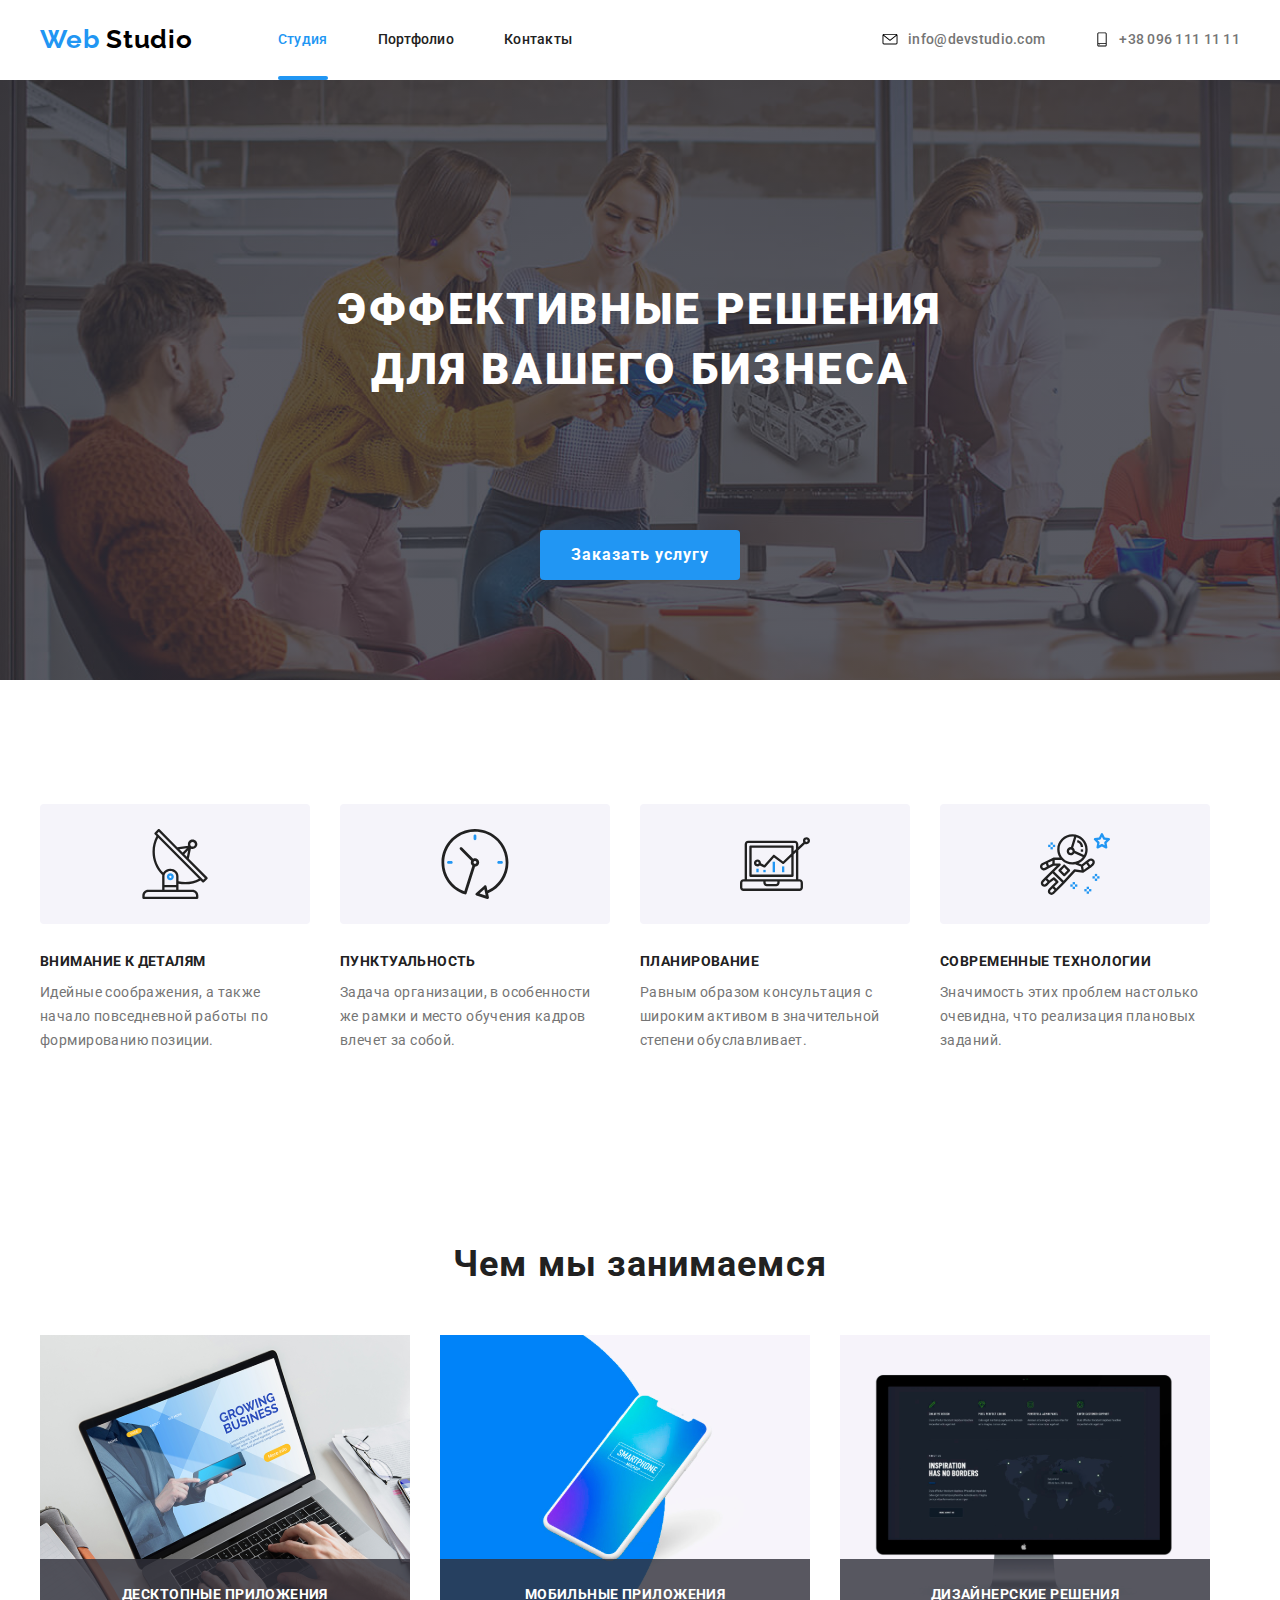
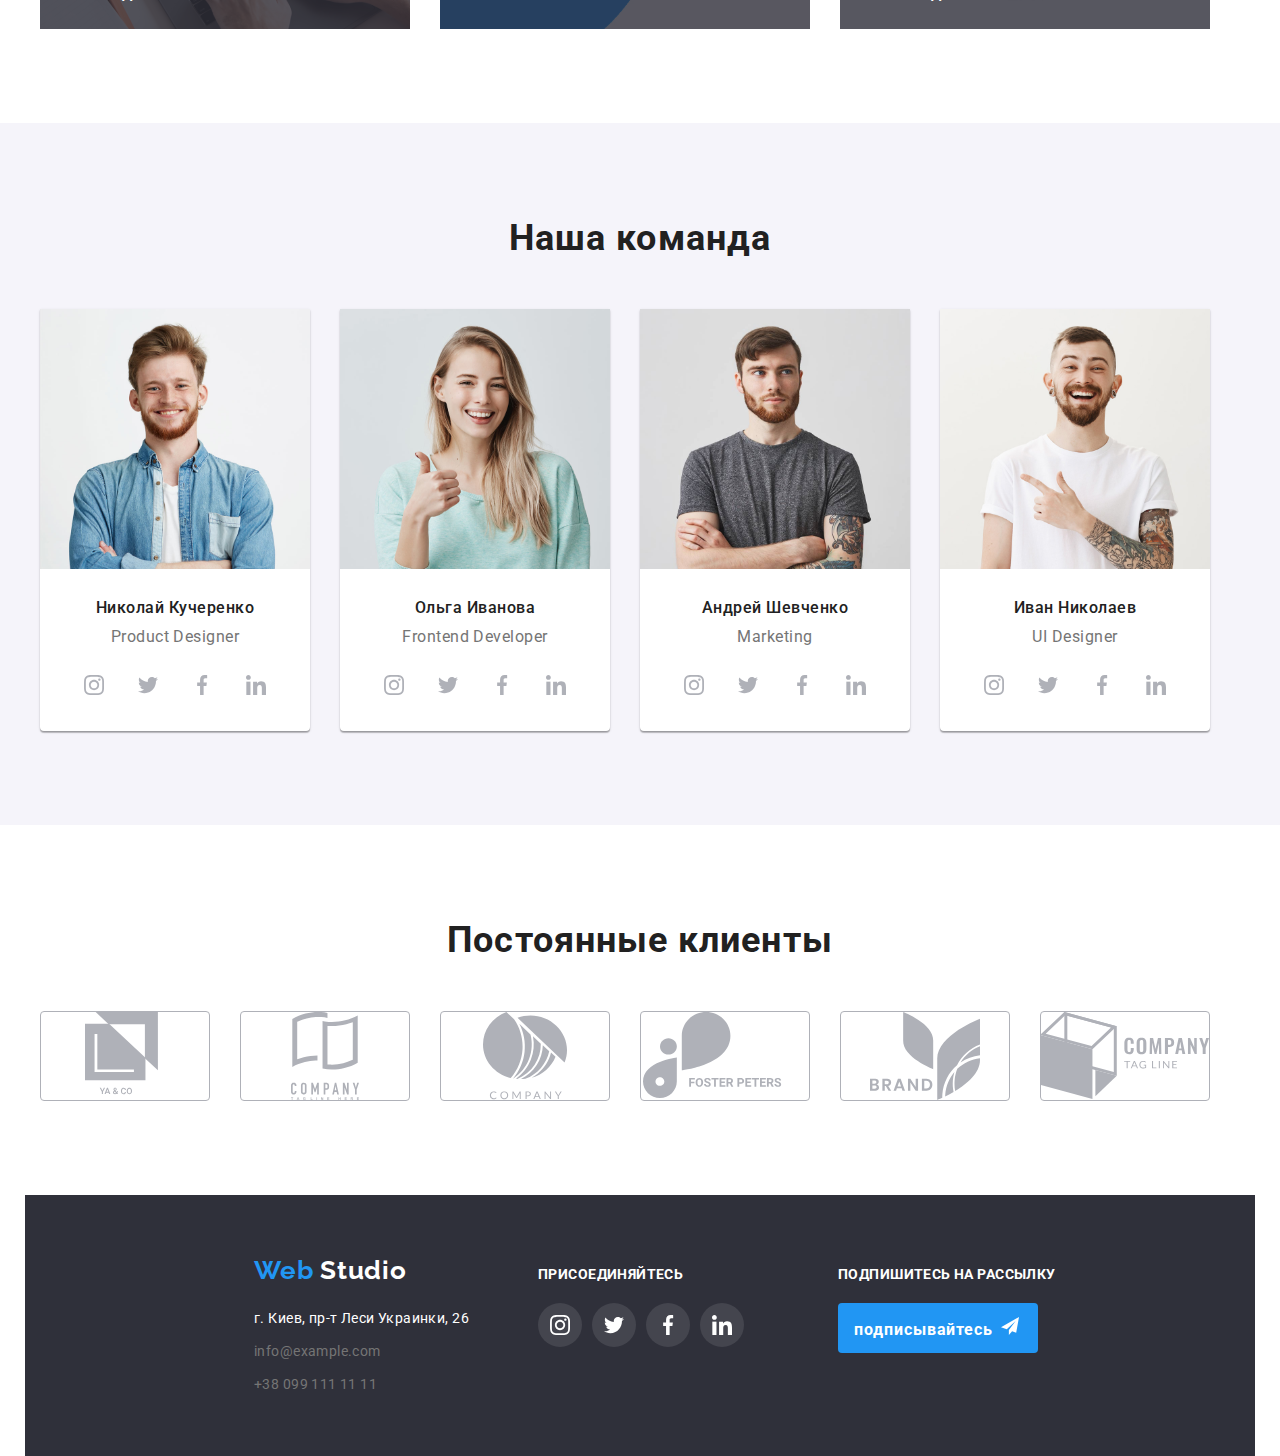
==== index.html @ 1fcff182 "/" ====
<!DOCTYPE html>
<html lang="ru">
  <head>
    <meta charset="UTF-8" />
    <meta name="viewport" content="width=device-width, initial-scale=1.0" />
    <title>Веб студия</title>
    <link
      rel="stylesheet"
      href="https://cdnjs.cloudflare.com/ajax/libs/animate.css/4.0.0/animate.min.css"
    />
    <link
      href="https://fonts.googleapis.com/css2?family=Raleway:wght@700&family=Roboto:wght@400;500;700;900&display=swap"
      rel="stylesheet"
    />
    <link rel="stylesheet" href="./css/normalize.css" />
    <link rel="stylesheet" href="./css/styles.css" />
  </head>

  <body>
    <!--шапка сайта-->
    <header class="header">
      <div class="container">
        <nav class="navigation">
          <a class="logo link" href="index.html" lang="en"
            ><span class="logo-web">Web</span> Studio</a
          >
          <ul class="navigation-list list">
            <li class="navigation-list-item">
              <a class="navigation-list-link current link" href="index.html"
                >Студия</a
              >
            </li>
            <li class="navigation-list-item">
              <a class="navigation-list-link link" href="portfolio.html"
                >Портфолио</a
              >
            </li>
            <li class="navigation-list-item">
              <a class="navigation-list-link link" href="">Контакты</a>
            </li>
          </ul>
        </nav>
        <ul class="header-address-list list">
          <li class="header-address-item">
            <address class="header-address">
              <a class="header-mail link" href="mailto:info@devstudio.com">
                <svg class="icon-header" width="16px" height="15px">
                  <use href="./imgages/sprite.svg#icon-envelope"></use>
                </svg>
                info@devstudio.com
              </a>
            </address>
          </li>
          <li class="header-address-item">
            <address class="header-address">
              <a class="header-tel link" href="tel:+380961111111">
                <svg class="icon-header" width="14px" height="15px">
                  <use href="./imgages/sprite.svg#icon-smartphone"></use>
                </svg>
                +38 096 111 11 11</a
              >
            </address>
          </li>
        </ul>
      </div>
    </header>
    <main>
      <!--HERO-->
      <section class="hero overlay">
        <h1 class="hero-title">
          Эффективные решения <br />
          для вашего бизнеса
        </h1>
        <button class="modal-button">Заказать услугу</button>
      </section>
      <section class="features-list-hero section">
        <h2 hidden>О нас</h2>
        <ul class="list-hero list container">
          <li class="list-hero-item">
            <div class="features-list-item">
              <svg class="icons-hero">
                <use href="./imgages/sprite.svg#icon-antenna"></use>
              </svg>
            </div>
            <h3 class="subtitle-hero">Внимание к деталям</h3>
            <p class="description">
              Идейные соображения, а также начало повседневной работы по
              формированию позиции.
            </p>
          </li>
          <li class="list-hero-item">
            <div class="features-list-item">
              <svg class="icons-hero">
                <use href="./imgages/sprite.svg#icon-clock"></use>
              </svg>
            </div>
            <h3 class="subtitle-hero">Пунктуальность</h3>
            <p class="description">
              Задача организации, в особенности же рамки и место обучения кадров
              влечет за собой.
            </p>
          </li>
          <li class="list-hero-item">
            <div class="features-list-item">
              <svg class="icons-hero">
                <use href="./imgages/sprite.svg#icon-diagram"></use>
              </svg>
            </div>
            <h3 class="subtitle-hero">Планирование</h3>
            <p class="description">
              Равным образом консультация с широким активом в значительной
              степени обуславливает.
            </p>
          </li>
          <li class="list-hero-item">
            <div class="features-list-item">
              <svg class="icons-hero">
                <use href="./imgages/sprite.svg#icon-astronaut"></use>
              </svg>
            </div>
            <h3 class="subtitle-hero">Современные технологии</h3>
            <p class="description">
              Значимость этих проблем настолько очевидна, что реализация
              плановых заданий.
            </p>
          </li>
        </ul>
      </section>
      <!--Чем мы занимаемся-->
      <section>
        <div class="what-we-do container section">
          <h2 class="title">Чем мы занимаемся</h2>
          <ul class="box-list list">
            <li class="box-list-item">
              <img
                src="imgages/whatarewedoing/img1.svg"
                alt="ноутбук"
                width="370"
                height="294"
              />
              <p class="description-made">Десктопные приложения</p>
            </li>
            <li class="box-list-item">
              <img
                src="imgages/whatarewedoing/img2.svg"
                alt="смартфон"
                width="370"
                height="294"
              />
              <p class="description-made">Мобильные приложения</p>
            </li>
            <li class="box-list-item">
              <img
                src="imgages/whatarewedoing/img3.svg"
                alt="макет работы"
                width="370"
                height="294"
              />
              <p class="description-made">Дизайнерские решения</p>
            </li>
          </ul>
        </div>
      </section>
      <!--О команде-->
      <section class="section-teem">
        <div class="section container">
          <h2 class="title">Наша команда</h2>
          <ul class="team-list list">
            <li class="team-list-item">
              <img
                class="team-foto"
                src="imgages/team/img.svg"
                alt="фотосотрудника"
                width="270"
                height="260"
              />
              <h3 class="team">Николай Кучеренко</h3>
              <p class="position" lang="en">Product Designer</p>

              <ul class="social-link-list list">
                <li class="social-link-list-item">
                  <a
                    class="social-link link"
                    href=""
                    aria-label="иконка инстаграма"
                  >
                    <svg class="social-link-team">
                      <use href="./imgages/sprite.svg#icon-instagram"></use>
                    </svg>
                  </a>
                </li>
                <li class="social-link-list-item">
                  <a
                    class="social-link link"
                    href=""
                    aria-label="иконка твитера"
                  >
                    <svg class="social-link-team">
                      <use href="./imgages/sprite.svg#icon-twitter"></use>
                    </svg>
                  </a>
                </li>
                <li class="social-link-list-item">
                  <a
                    class="social-link link"
                    href=""
                    aria-label="иконка фейсбука"
                    ><svg class="social-link-team">
                      <use href="./imgages/sprite.svg#icon-facebook"></use>
                    </svg>
                  </a>
                </li>
                <li class="social-link-list-item">
                  <a
                    class="social-link link"
                    href=""
                    aria-label="иконка линкедин"
                    ><svg class="social-link-team">
                      <use href="./imgages/sprite.svg#icon-linkedin"></use>
                    </svg>
                  </a>
                </li>
              </ul>
            </li>

            <li class="team-list-item">
              <img
                class="team-foto"
                src="imgages/team/img(1).svg"
                alt="фотосотрудника"
                width="270"
                height="260"
              />
              <h3 class="team">Ольга Иванова</h3>
              <p class="position" lang="en">Frontend Developer</p>
              <ul class="social-link-list list">
                <li class="social-link-list-item">
                  <a
                    class="social-link link"
                    href=""
                    aria-label="иконка инстаграма"
                  >
                    <svg class="social-link-team">
                      <use href="./imgages/sprite.svg#icon-instagram"></use>
                    </svg>
                  </a>
                </li>
                <li class="social-link-list-item">
                  <a
                    class="social-link link"
                    href=""
                    aria-label="иконка твитера"
                  >
                    <svg class="social-link-team">
                      <use href="./imgages/sprite.svg#icon-twitter"></use>
                    </svg>
                  </a>
                </li>
                <li class="social-link-list-item">
                  <a
                    class="social-link link"
                    href=""
                    aria-label="иконка фейсбука"
                    ><svg class="social-link-team">
                      <use href="./imgages/sprite.svg#icon-facebook"></use>
                    </svg>
                  </a>
                </li>
                <li class="social-link-list-item">
                  <a
                    class="social-link link"
                    href=""
                    aria-label="иконка линкедин"
                    ><svg class="social-link-team">
                      <use href="./imgages/sprite.svg#icon-linkedin"></use></svg
                  ></a>
                </li>
              </ul>
            </li>
            <li class="team-list-item">
              <img
                class="team-foto"
                src="imgages/team/img(2).svg"
                alt="фотосотрудника"
                width="270"
                height="260"
              />
              <h3 class="team">Андрей Шевченко</h3>
              <p class="position" lang="en">Marketing</p>
              <ul class="social-link-list list">
                <li class="social-link-list-item">
                  <a
                    class="social-link link"
                    href=""
                    aria-label="иконка инстаграма"
                  >
                    <svg class="social-link-team">
                      <use href="./imgages/sprite.svg#icon-instagram"></use>
                    </svg>
                  </a>
                </li>
                <li class="social-link-list-item">
                  <a
                    class="social-link link"
                    href=""
                    aria-label="иконка твитера"
                  >
                    <svg class="social-link-team">
                      <use href="./imgages/sprite.svg#icon-twitter"></use>
                    </svg>
                  </a>
                </li>
                <li class="social-link-list-item">
                  <a
                    class="social-link link"
                    href=""
                    aria-label="иконка фейсбука"
                    ><svg class="social-link-team">
                      <use href="./imgages/sprite.svg#icon-facebook"></use></svg
                  ></a>
                </li>
                <li class="social-link-list-item">
                  <a
                    class="social-link link"
                    href=""
                    aria-label="иконка линкедин"
                    ><svg class="social-link-team">
                      <use href="./imgages/sprite.svg#icon-linkedin"></use></svg
                  ></a>
                </li>
              </ul>
            </li>
            <li class="team-list-item">
              <img
                class="team-foto"
                src="imgages/team/img(3).svg"
                alt="фотосотрудника"
                width="270"
                height="260"
              />
              <h3 class="team">Иван Николаев</h3>
              <p class="position" lang="en">UI Designer</p>
              <ul class="social-link-list list">
                <li class="social-link-list-item">
                  <a
                    class="social-link link"
                    href=""
                    aria-label="иконка инстаграма"
                  >
                    <svg class="social-link-team">
                      <use href="./imgages/sprite.svg#icon-instagram"></use>
                    </svg>
                  </a>
                </li>
                <li class="social-link-list-item">
                  <a
                    class="social-link link"
                    href=""
                    aria-label="иконка твитера"
                  >
                    <svg class="social-link-team">
                      <use href="./imgages/sprite.svg#icon-twitter"></use></svg
                  ></a>
                </li>
                <li class="social-link-list-item">
                  <a
                    class="social-link link"
                    href=""
                    aria-label="иконка фейсбука"
                    ><svg class="social-link-team">
                      <use href="./imgages/sprite.svg#icon-facebook"></use></svg
                  ></a>
                </li>
                <li class="social-link-list-item">
                  <a
                    class="social-link link"
                    href=""
                    aria-label="иконка линкедин"
                    ><svg class="social-link-team">
                      <use href="./imgages/sprite.svg#icon-linkedin"></use></svg
                  ></a>
                </li>
              </ul>
            </li>
          </ul>
        </div>
      </section>
      <!--постоянные клиенты-->
      <section>
        <div class="container section">
          <h2 class="clirnts-title title">Постоянные клиенты</h2>
          <ul class="clients-list list">
            <li class="clients-list-item">
              <a class="customer-link link" href="" aria-label="логотип">
                <img
                  class="icons"
                  src="imgages/clients/logo1.svg"
                  alt="клиент1"
              /></a>
            </li>
            <li class="clients-list-item">
              <a class="customer-link link" href="" aria-label="логотип2">
                <img
                  class="icons"
                  src="imgages/clients/logo2.svg"
                  alt="клиент2"
              /></a>
            </li>
            <li class="clients-list-item">
              <a class="customer-link link" href="" aria-label="логотип3">
                <img
                  class="icons"
                  src="imgages/clients/logo3.svg"
                  alt="клиент3"
              /></a>
            </li>
            <li class="clients-list-item">
              <a class="customer-link link" href="" aria-label="логотип4">
                <img
                  class="icons"
                  src="imgages/clients/logo4.svg"
                  alt="клиент4"
              /></a>
            </li>
            <li class="clients-list-item">
              <a class="customer-link link" href="" aria-label="логотип5">
                <img
                  class="icons"
                  src="imgages/clients/logo5.svg"
                  alt="клиент5"
              /></a>
            </li>
            <li class="clients-list-item">
              <a class="customer-link link" href="" aria-label="логотип6">
                <img
                  class="icons"
                  src="imgages/clients/logo6.svg"
                  alt="клиент6"
              /></a>
            </li>
          </ul>
        </div>
      </section>
    </main>
    <!---подвал-->
    <footer class="footer container">
      <div class="footer-address">
        <a class="logo-footer link" href="index.html" lang="en"
          ><span class="logo-web">Web</span> Studio</a
        >
        <ul class="contacts-list list">
          <li class="contacts">
            <address>
              <a
                class="address link"
                href="https://goo.gl/maps/hiaLE1xJyMLBoohK7"
                target="_blank"
                >г. Киев, пр-т Леси Украинки, 26</a
              >
            </address>
          </li>
          <li class="contacts">
            <address>
              <a class="footer-mail link" href="mailto:info@example.com"
                >info@example.com</a
              >
            </address>
          </li>
          <li class="contacts">
            <address>
              <a class="footer-tel link" href="tel:+380991111111"
                >+38 099 111 11 11</a
              >
            </address>
          </li>
        </ul>
      </div>
      <div class="footer-social">
        <b class="footer-text">присоединяйтесь</b>
        <ul class="social-link-list list">
          <li class="social-link-list-item">
            <a class="social-link link" href="" aria-label="иконка инстаграма">
              <svg class="social-link-team">
                <use href="./imgages/sprite.svg#icon-instagram"></use>
              </svg>
            </a>
          </li>
          <li class="social-link-list-item">
            <a class="social-link link" href="" aria-label="иконка твитера">
              <svg class="social-link-team">
                <use href="./imgages/sprite.svg#icon-twitter"></use></svg
            ></a>
          </li>
          <li class="social-link-list-item">
            <a class="social-link link" href="" aria-label="иконка фейсбука"
              ><svg class="social-link-team">
                <use href="./imgages/sprite.svg#icon-facebook"></use></svg
            ></a>
          </li>
          <li class="social-link-list-item">
            <a class="social-link link" href="" aria-label="иконка линкедин"
              ><svg class="social-link-team">
                <use href="./imgages/sprite.svg#icon-linkedin"></use></svg
            ></a>
          </li>
        </ul>
      </div>
      <div class="footer-button-section">
        <p class="footer-text">подпишитесь на рассылку</p>

        <button class="footer-buttom">
          подписывайтесь
          <svg class="footer-icon-button">
            <use href="./imgages/sprite.svg#icon-iconsend"></use>
          </svg>
        </button>
      </div>
    </footer>
  </body>
</html>

<!--
  Raleway bold
  Roboto medium
  Roboto black
  Roboto bold
  Roboto regular
-->
---- css/styles.css ----
:root {
  --main-font: "Roboto", sans-serif;
  --secondary-font: Raleway;
  --text-taitle-dark: #212121;
  --tex-taitle-light: #ffffff;
  --accent-color-text: #757575;
  --hover-color: #2196f3;
  --logo-color: #000000;
}
html {
  box-sizing: border-box;
}
*,
*::before,
*::after {
  box-sizing: inherit;
  margin: 0px;
  padding: 0px;
}
h1 {
  margin: 0px;
}
img {
  display: block;
}
body {
  background-color: var(--tex-taitle-light);
  font-style: normal;
  font-family: "Roboto", sans-serif;
  font-size: 14px;
  color: var(--accent-color-text);
}

.link {
  text-decoration: none;
  display: block;
  transition: color 250ms cubic-bezier(0.4, 0, 0.2, 1);
}
.list {
  list-style: none;
}
.section {
  padding-top: 94px;
  padding-bottom: 94px;
}
.container {
  width: 1230px;
  padding-left: 15px;
  padding-right: 15px;
  margin-left: auto;
  margin-right: auto;
}
/*HEADER*/
.header .container {
  display: flex;
  align-items: center;
  justify-content: space-between;
}

.header-address-list {
  display: flex;
}
.header-address {
  display: flex;
}

.logo {
  margin-right: 85px;
}
.navigation {
  display: flex;
}
.navigation-list {
  display: flex;
  align-items: center;
}
.navigation-list-item:not(:last-child) {
  margin-right: 50px;
}
.header-address-item:not(:last-child) {
  margin-right: 50px;
}
.logo-web {
  color: var(--hover-color);
}
.logo {
  font-family: var(--secondary-font);
  font-weight: bold;
  font-size: 26px;
  line-height: 1.19;
  letter-spacing: 0.03em;
  color: var(--logo-color);
}
.logo {
  padding-top: 24px;
  padding-bottom: 24px;
}
.navigation-list-item .current {
  color: var(--hover-color);
  position: relative;
  display: block;
}
.current::after {
  content: "";
  position: absolute;
  display: block;
  left: 0;
  bottom: 0;
  width: 100%;
  height: 4px;
  border-radius: 2px;
  background-color: var(--hover-color);
}
.navigation-list-link,
.header-address {
  padding-top: 32px;
  padding-bottom: 32px;
}
.icon-header {
  display: flex;
  margin-right: 10px;
  transition: fill 250ms cubic-bezier(0.4, 0, 0.2, 1);
}

.navigation-list-link,
.header-mail,
.header-tel {
  font-weight: 500;
  font-size: 14px;
  line-height: 1.14;
  letter-spacing: 0.02em;
  color: var(--text-taitle-dark);
  transition: color 250ms cubic-bezier(0.4, 0, 0.2, 1);
}
.header-mail,
.header-tel {
  display: flex;

  transition: color 250ms cubic-bezier(0.4, 0, 0.2, 1);
}
.header-mail:hover,
.header-tel:hover {
  fill: var(--hover-color);
}
.link:hover,
.link:focus,
.navigation-list-link:hover,
.navigation-list-link:focus,
.header-tel:hover,
.header-tel:focus,
.header-mail:hover,
.header-mail:focus,
.social-link:hover,
.social-link:focus .customer-link:hover,
.customer-link:focus {
  color: var(--hover-color);
}
.header-tel,
.header-mail {
  font-style: normal;
  color: var(--accent-color-text);
}
/*HERO SECTION*/
.hero {
  display: flex;
  flex-direction: column;
  justify-content: center;
  align-items: center;
}
.hero-title {
  margin: 0px;
  padding: 0px;
  font-weight: 900;
  font-size: 44px;
  line-height: 1.36;
  text-align: center;
  letter-spacing: 0.06em;
  text-transform: uppercase;
  color: var(--tex-taitle-light);
  margin-bottom: 30px;
  padding-top: 200px;
}
.modal-button {
  font-weight: bold;
  font-size: 16px;
  line-height: 1.87;
  letter-spacing: 0.06em;
  color: var(--tex-taitle-light);
  background-color: var(--hover-color);
  margin: auto;
  width: 200px;
  height: 50px;
  border-radius: 4px;
  border: 0px;
  transition: background 250ms cubic-bezier(0.4, 0, 0.2, 1);
}
.modal-button:hover {
  background: #188ce8;
}
.overlay {
  display: flex;
  justify-content: center;
  align-items: center;
  max-width: 1600px;
  height: 600px;
  margin: 0px;
  padding: 0px;
  background-image: linear-gradient(
      rgba(47, 48, 58, 0.8),
      rgba(47, 48, 58, 0.8)
    ),
    url(../imgages/header/headerimg.jpg);
  background-repeat: no-repeat;
  margin-left: auto;
  margin-right: auto;
}
.features-list-hero {
  display: flex;
}
.list-hero {
  display: flex;
}
.list-hero-item:not(:last-child) {
  margin-right: 30px;
}
.features-list-item {
  display: flex;
  justify-content: center;
  align-items: center;
  width: 270px;
  height: 120px;
  background: #f5f4fa;
  border-radius: 4px;
  margin-bottom: 30px;
}
.icons-hero {
  display: flex;
  width: 70px;
  height: 70px;
}
.list-hero-item {
  margin-top: 30px;
  width: 270px;
  height: 251px;
}
.subtitle-hero {
  font-weight: bold;
  font-size: 14px;
  line-height: 1.14;
  letter-spacing: 0.03em;
  text-transform: uppercase;

  color: var(--text-taitle-dark);
  margin-bottom: 10px;
}
.description {
  font-weight: normal;
  font-size: 14px;
  line-height: 1.72;
  letter-spacing: 0.03em;

  color: var(--accent-color-text);
  width: 270px;
  height: 75px;
}

/* чем мы занимаемся*/
.title {
  font-weight: bold;
  font-size: 36px;
  line-height: 1.17;
  text-align: center;
  letter-spacing: 0.03em;
  color: var(--text-taitle-dark);
  margin-bottom: 50px;
}

.box-list {
  display: flex;
}
.box-list-item:not(:last-child) {
  margin-right: 30px;
}
.box-list-item {
  width: 370px;
  height: 294px;
  position: relative;
}
.description-made {
  font-weight: bold;
  text-align: center;
  letter-spacing: 0.03em;
  text-transform: uppercase;

  color: var(--tex-taitle-light);
  display: flex;
  justify-content: center;
  align-items: center;
  width: 370px;
  height: 70px;
  position: absolute;
  bottom: 0px;
  left: 0px;
  background: rgba(47, 48, 58, 0.8);
}
/* о команде*/
.section-teem {
  background: #f5f4fa;
}

.team-list {
  display: flex;
}
.team-foto {
  margin-bottom: 30px;
}
.team {
  margin-bottom: 10px;
}
.position {
  margin-bottom: 16px;
}
.social-link-list {
  display: flex;
  justify-content: center;
}
.social-link-list-item:not(:last-child) {
  margin-right: 10px;
}
.team-list-item:not(:last-child) {
  margin-right: 30px;
}
.team-list-item {
  width: 270px;
  height: 422px;
  background: #ffffff;
  box-shadow: 0px 2px 1px rgba(0, 0, 0, 0.2), 0px 1px 1px rgba(0, 0, 0, 0.14),
    0px 1px 3px rgba(0, 0, 0, 0.12);
  border-radius: 0px 0px 4px 4px;
}
.social-link-list .social-link {
  display: flex;
  width: 44px;
  height: 44px;
  border-radius: 50%;
  background-color: #ffff;
  justify-content: center;
  align-items: center;
  fill: #afb1b8;
  transition: background 250ms cubic-bezier(0.4, 0, 0.2, 1);
}
.social-link-list .social-link:hover {
  background-color: var(--hover-color);
}
.social-link:hover {
  fill: aliceblue;
}
.social-link-team {
  width: 20px;
  height: 20px;
  transition: fill 250ms cubic-bezier(0.4, 0, 0.2, 1);
}

.team,
.position {
  font-weight: 500;
  font-size: 16px;
  line-height: 1.18;
  text-align: center;
  letter-spacing: 0.03em;
  color: var(--text-taitle-dark);
}
.position {
  font-weight: normal;
  color: var(--accent-color-text);
}
.clients-list-item:not(:last-child) {
  margin-right: 30px;
}
.customer-link {
  display: flex;
  justify-content: center;
  align-content: center;
  border: 1px solid #afb1b8;
  border-radius: 4px;
  width: 170px;
  height: 90px;
}
.customer-link:hover {
  border-color: var(--hover-color);
}
.clients-list {
  display: flex;
}
/*подвал*/
.footer {
  display: flex;
  background-color: #2f303a;
}
.footer-address {
  padding-left: 214px;
  padding-top: 60px;
  display: flex;
  flex-direction: column;
  padding-right: 69px;
}
.logo-footer {
  margin-bottom: 20px;
}
.contacts:not(:last-child) {
  margin-bottom: 9px;
}
.contacts-list {
  margin-bottom: 60px;
}
.logo-footer {
  font-family: var(--secondary-font);
  font-weight: bold;
  font-size: 26px;
  line-height: 1.19;
  letter-spacing: 0.03em;
  color: var(--tex-taitle-light);
}
.footer-social {
  display: flex;
  padding-top: 72px;
  flex-direction: column;
  margin-right: 94px;
}
.footer-social-link-list {
  display: flex;
  justify-content: center;
  align-content: center;
}
.social-link-list-item:not(:last-child) {
  margin-right: 10px;
}

.social-link-list-item {
  display: flex;
}
.social-link {
  display: flex;
  justify-content: center;
  align-content: center;
  width: 44px;
  height: 44px;
}
.address,
.footer-mail,
.footer-tel {
  font-style: normal;
  font-weight: normal;
  font-size: 14px;
  line-height: 1.72;
  letter-spacing: 0.03em;
  color: var(--tex-taitle-light);
}
.footer-mail,
.footer-tel {
  font-style: normal;
  color: var(--accent-color-text);
}
.footer-social .social-link-list-item .social-link {
  background-color: rgba(255, 255, 255, 0.1);
  fill: var(--tex-taitle-light);
}
.footer-social .social-link-list-item .social-link:hover {
  background-color: var(--hover-color);
}
.footer-text {
  font-weight: bold;
  font-size: 14px;
  line-height: 1.14;
  letter-spacing: 0.03em;
  text-transform: uppercase;
  color: var(--tex-taitle-light);
  margin-bottom: 20px;
}
.footer-button-section {
  display: flex;
  padding-top: 72px;
  flex-direction: column;
}
.footer-buttom {
  font-weight: bold;
  font-size: 16px;
  line-height: 1.87;
  letter-spacing: 0.06em;
  color: var(--tex-taitle-light);
  background-color: var(--hover-color);
  width: 200px;
  height: 50px;
  border-radius: 4px;
  border: 0px;
}
.footer-icon-button {
  padding-top: 6px;
  width: 24px;
  height: 24px;
  fill: var(--tex-taitle-light);
}
/*портфолио*/
.filter-list {
  display: flex;
  justify-content: center;
  padding-bottom: 50px;
}

.filter-list-item:not(:last-child) {
  margin-right: 9px;
}
.button-filter {
  padding: 6px 22px;
  font-style: normal;
  font-weight: 500;
  font-size: 16px;
  line-height: 1.63;
  text-align: center;
  letter-spacing: 0.03em;
  color: var(--text-taitle-dark);
  background: #f5f4fa;
  border-radius: 4px;
  border: none;
  transition: 250ms cubic-bezier(0.4, 0, 0.2, 1);
}
.button-filter:hover,
.button-filter:focus {
  background-color: var(--hover-color);
  color: var(--tex-taitle-light);
}

.portfolio-list {
  display: flex;
  flex-wrap: wrap;
  justify-content: center;
}
.element-portfolio {
  position: relative;
  width: 370px;
  height: 404px;
  display: block;
  margin-right: 30px;
  background: #ffffff;
  border: 1px solid #eeeeee;
  box-sizing: border-box;
}
.element-portfolio:hover {
  box-shadow: 1px 4px 6px rgba(0, 0, 0, 0.16), 0px 4px 4px rgba(0, 0, 0, 0.06),
    0px 1px 1px rgba(0, 0, 0, 0.12);
}
.element-portfolio:nth-child(3n) {
  margin-right: 0px;
}
.portfolio-img {
  margin-bottom: 20px;
}
.title-portfolio {
  margin-left: 24px;
  font-style: normal;
  font-weight: bold;
  font-size: 18px;
  line-height: 2;
  letter-spacing: 0.06em;
  color: var(--text-taitle-dark);
  margin-bottom: 4px;
}
.subtatle-portfolio {
  margin-left: 24px;
  font-weight: normal;
  font-size: 16px;
  line-height: 1.87;
  letter-spacing: 0.03em;
  color: var(--accent-color-text);
}
.element-portfolio {
  margin-bottom: 30px;
  overflow: hidden;
}
.element-portfolio:hover .portfolio-overlay {
  transform: translateY(0%);
}
.portfolio-overlay {
  position: absolute;
  display: flex;
  width: 370px;
  height: 404px;
  top: 0px;
  left: 0px;
  box-shadow: 1px 4px 6px rgba(0, 0, 0, 0.16), 0px 4px 4px rgba(0, 0, 0, 0.06),
    0px 1px 1px rgba(0, 0, 0, 0.12);
  transform: translateY(100%);
  transition: 250ms cubic-bezier(0.4, 0, 0.2, 1);
}

.hover-text {
  position: absolute;
  display: flex;
  justify-content: center;
  align-items: center;
  width: 370px;
  height: 294px;
  text-align: center;
  font-weight: normal;
  font-size: 18px;
  line-height: 1.55;
  letter-spacing: 0.03em;
  color: var(--tex-taitle-light);
  background: rgba(33, 150, 243, 0.9);
}
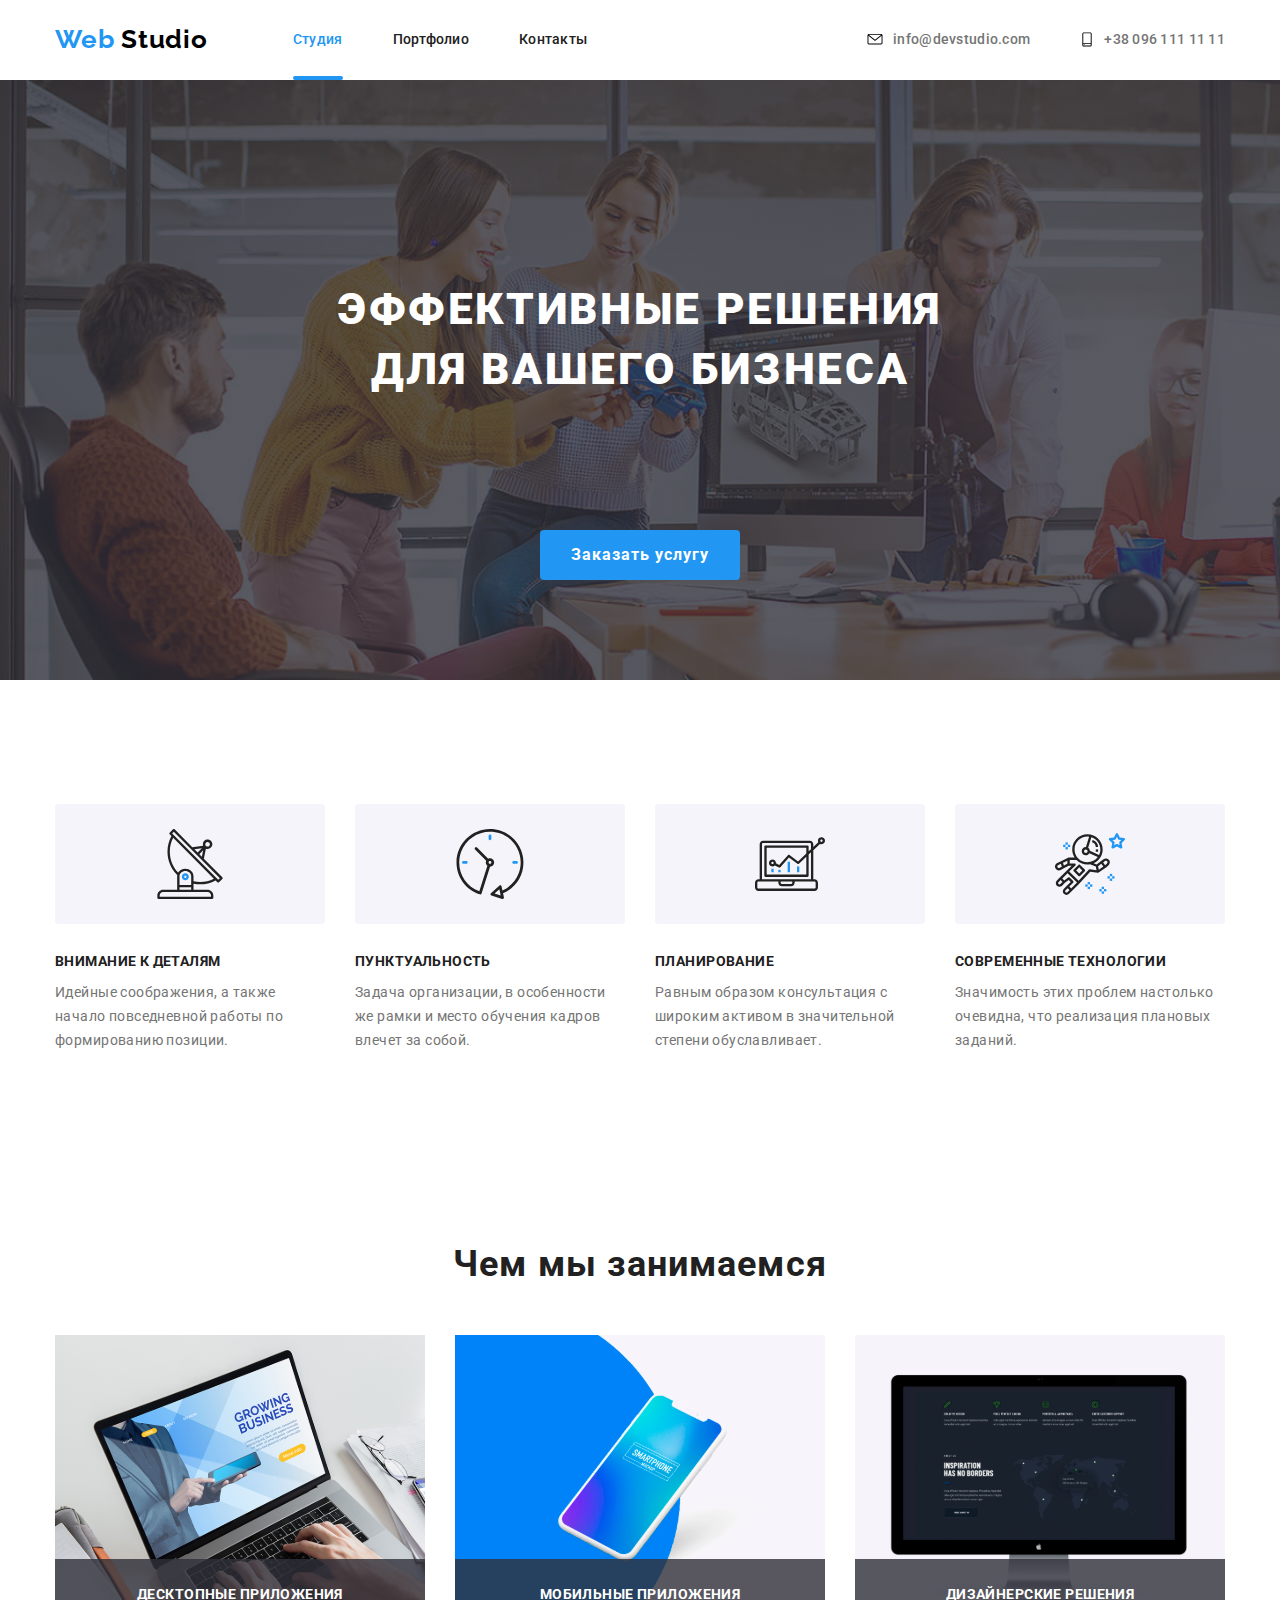
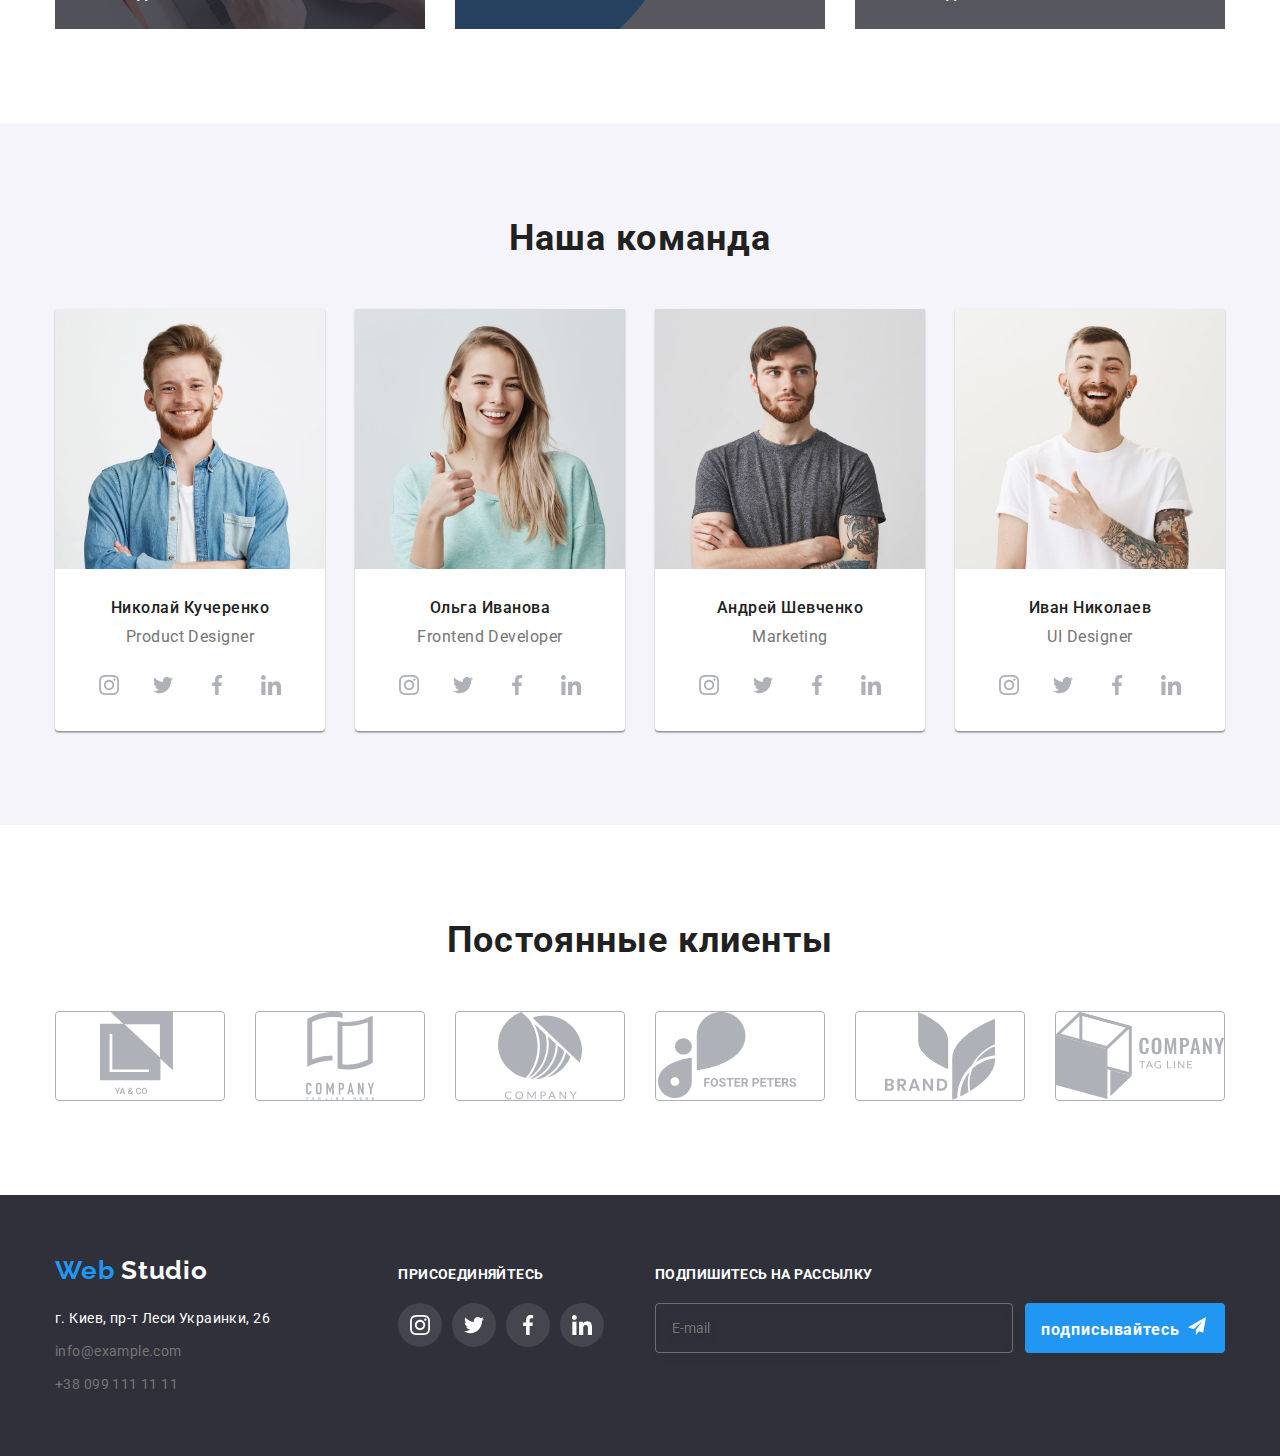
==== commit ea354fe8: "добавил форму в футер" ====
--- a/index.html
+++ b/index.html
@@ -443,77 +443,92 @@
       </section>
     </main>
     <!---подвал-->
-    <footer class="footer container">
-      <div class="footer-address">
-        <a class="logo-footer link" href="index.html" lang="en"
-          ><span class="logo-web">Web</span> Studio</a
-        >
-        <ul class="contacts-list list">
-          <li class="contacts">
-            <address>
+    <footer class="footer">
+      <div class="container">
+        <div class="footer-address">
+          <a class="logo-footer link" href="index.html" lang="en"
+            ><span class="logo-web">Web</span> Studio</a
+          >
+          <ul class="contacts-list list">
+            <li class="contacts">
+              <address>
+                <a
+                  class="address link"
+                  href="https://goo.gl/maps/hiaLE1xJyMLBoohK7"
+                  target="_blank"
+                  >г. Киев, пр-т Леси Украинки, 26</a
+                >
+              </address>
+            </li>
+            <li class="contacts">
+              <address>
+                <a class="footer-mail link" href="mailto:info@example.com"
+                  >info@example.com</a
+                >
+              </address>
+            </li>
+            <li class="contacts">
+              <address>
+                <a class="footer-tel link" href="tel:+380991111111"
+                  >+38 099 111 11 11</a
+                >
+              </address>
+            </li>
+          </ul>
+        </div>
+        <div class="footer-social">
+          <b class="footer-text">присоединяйтесь</b>
+          <ul class="social-link-list list">
+            <li class="social-link-list-item">
               <a
-                class="address link"
-                href="https://goo.gl/maps/hiaLE1xJyMLBoohK7"
-                target="_blank"
-                >г. Киев, пр-т Леси Украинки, 26</a
+                class="social-link link"
+                href=""
+                aria-label="иконка инстаграма"
               >
-            </address>
-          </li>
-          <li class="contacts">
-            <address>
-              <a class="footer-mail link" href="mailto:info@example.com"
-                >info@example.com</a
-              >
-            </address>
-          </li>
-          <li class="contacts">
-            <address>
-              <a class="footer-tel link" href="tel:+380991111111"
-                >+38 099 111 11 11</a
-              >
-            </address>
-          </li>
-        </ul>
-      </div>
-      <div class="footer-social">
-        <b class="footer-text">присоединяйтесь</b>
-        <ul class="social-link-list list">
-          <li class="social-link-list-item">
-            <a class="social-link link" href="" aria-label="иконка инстаграма">
-              <svg class="social-link-team">
-                <use href="./imgages/sprite.svg#icon-instagram"></use>
+                <svg class="social-link-team">
+                  <use href="./imgages/sprite.svg#icon-instagram"></use>
+                </svg>
+              </a>
+            </li>
+            <li class="social-link-list-item">
+              <a class="social-link link" href="" aria-label="иконка твитера">
+                <svg class="social-link-team">
+                  <use href="./imgages/sprite.svg#icon-twitter"></use></svg
+              ></a>
+            </li>
+            <li class="social-link-list-item">
+              <a class="social-link link" href="" aria-label="иконка фейсбука"
+                ><svg class="social-link-team">
+                  <use href="./imgages/sprite.svg#icon-facebook"></use></svg
+              ></a>
+            </li>
+            <li class="social-link-list-item">
+              <a class="social-link link" href="" aria-label="иконка линкедин"
+                ><svg class="social-link-team">
+                  <use href="./imgages/sprite.svg#icon-linkedin"></use></svg
+              ></a>
+            </li>
+          </ul>
+        </div>
+        <div class="footer-button-section">
+          <p class="footer-text">подпишитесь на рассылку</p>
+          <form action="#" class="form-email">
+            <input
+              type="email"
+              name="email"
+              id="user-email"
+              class="form-input"
+              placeholder="E-mail"
+              required
+            />
+            <button class="footer-buttom">
+              подписывайтесь
+              <svg class="footer-icon-button">
+                <use href="./imgages/sprite.svg#icon-iconsend"></use>
               </svg>
-            </a>
-          </li>
-          <li class="social-link-list-item">
-            <a class="social-link link" href="" aria-label="иконка твитера">
-              <svg class="social-link-team">
-                <use href="./imgages/sprite.svg#icon-twitter"></use></svg
-            ></a>
-          </li>
-          <li class="social-link-list-item">
-            <a class="social-link link" href="" aria-label="иконка фейсбука"
-              ><svg class="social-link-team">
-                <use href="./imgages/sprite.svg#icon-facebook"></use></svg
-            ></a>
-          </li>
-          <li class="social-link-list-item">
-            <a class="social-link link" href="" aria-label="иконка линкедин"
-              ><svg class="social-link-team">
-                <use href="./imgages/sprite.svg#icon-linkedin"></use></svg
-            ></a>
-          </li>
-        </ul>
-      </div>
-      <div class="footer-button-section">
-        <p class="footer-text">подпишитесь на рассылку</p>
-
-        <button class="footer-buttom">
-          подписывайтесь
-          <svg class="footer-icon-button">
-            <use href="./imgages/sprite.svg#icon-iconsend"></use>
-          </svg>
-        </button>
+            </button>
+          </form>
+        </div>
       </div>
     </footer>
   </body>
--- a/css/styles.css
+++ b/css/styles.css
@@ -44,7 +44,7 @@
   padding-bottom: 94px;
 }
 .container {
-  width: 1230px;
+  width: 1200px;
   padding-left: 15px;
   padding-right: 15px;
   margin-left: auto;
@@ -394,15 +394,20 @@
 }
 /*подвал*/
 .footer {
-  display: flex;
   background-color: #2f303a;
+  padding-bottom: 60px;
+  padding-top: 60px;
+}
+.footer .container {
+  display: flex;
+  align-items: baseline;
+  justify-content: space-between;
 }
 .footer-address {
-  padding-left: 214px;
-  padding-top: 60px;
-  display: flex;
+  display: flex;
+  flex-basis: 25%;
   flex-direction: column;
-  padding-right: 69px;
+  margin-right: 30px;
 }
 .logo-footer {
   margin-bottom: 20px;
@@ -410,9 +415,6 @@
 .contacts:not(:last-child) {
   margin-bottom: 9px;
 }
-.contacts-list {
-  margin-bottom: 60px;
-}
 .logo-footer {
   font-family: var(--secondary-font);
   font-weight: bold;
@@ -423,9 +425,8 @@
 }
 .footer-social {
   display: flex;
-  padding-top: 72px;
   flex-direction: column;
-  margin-right: 94px;
+  margin-right: 30px;
 }
 .footer-social-link-list {
   display: flex;
@@ -477,11 +478,7 @@
   color: var(--tex-taitle-light);
   margin-bottom: 20px;
 }
-.footer-button-section {
-  display: flex;
-  padding-top: 72px;
-  flex-direction: column;
-}
+
 .footer-buttom {
   font-weight: bold;
   font-size: 16px;
@@ -500,6 +497,24 @@
   height: 24px;
   fill: var(--tex-taitle-light);
 }
+.form-input {
+  width: 358px;
+  height: 50px;
+  color: #fff;
+  background-color: transparent;
+  border: 1px solid rgba(255, 255, 255, 0.3);
+  box-sizing: border-box;
+  filter: drop-shadow(0px 4px 4px rgba(0, 0, 0, 0.15));
+  border-radius: 4px;
+  margin-right: 12px;
+  padding: 15px 16px;
+}
+.form-email {
+  display: flex;
+  align-items: center;
+  color: #fff;
+}
+
 /*портфолио*/
 .filter-list {
   display: flex;
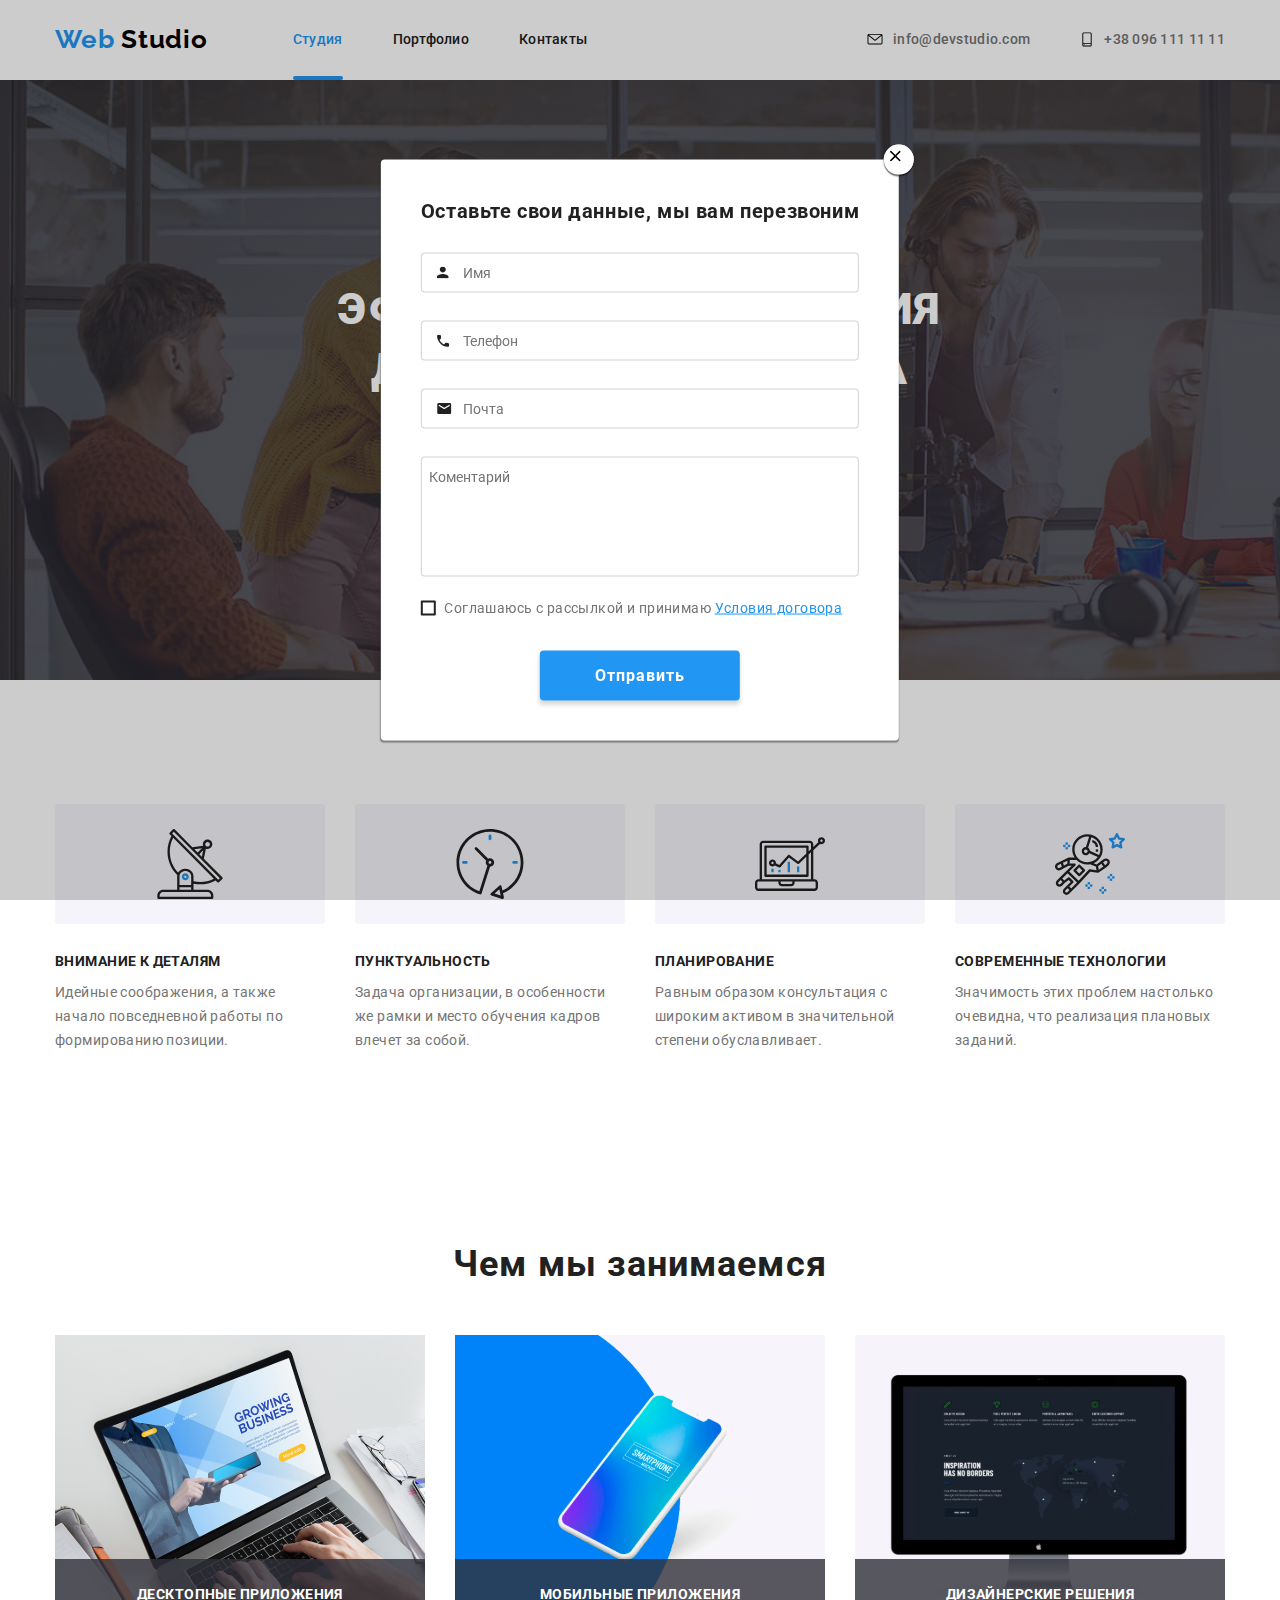
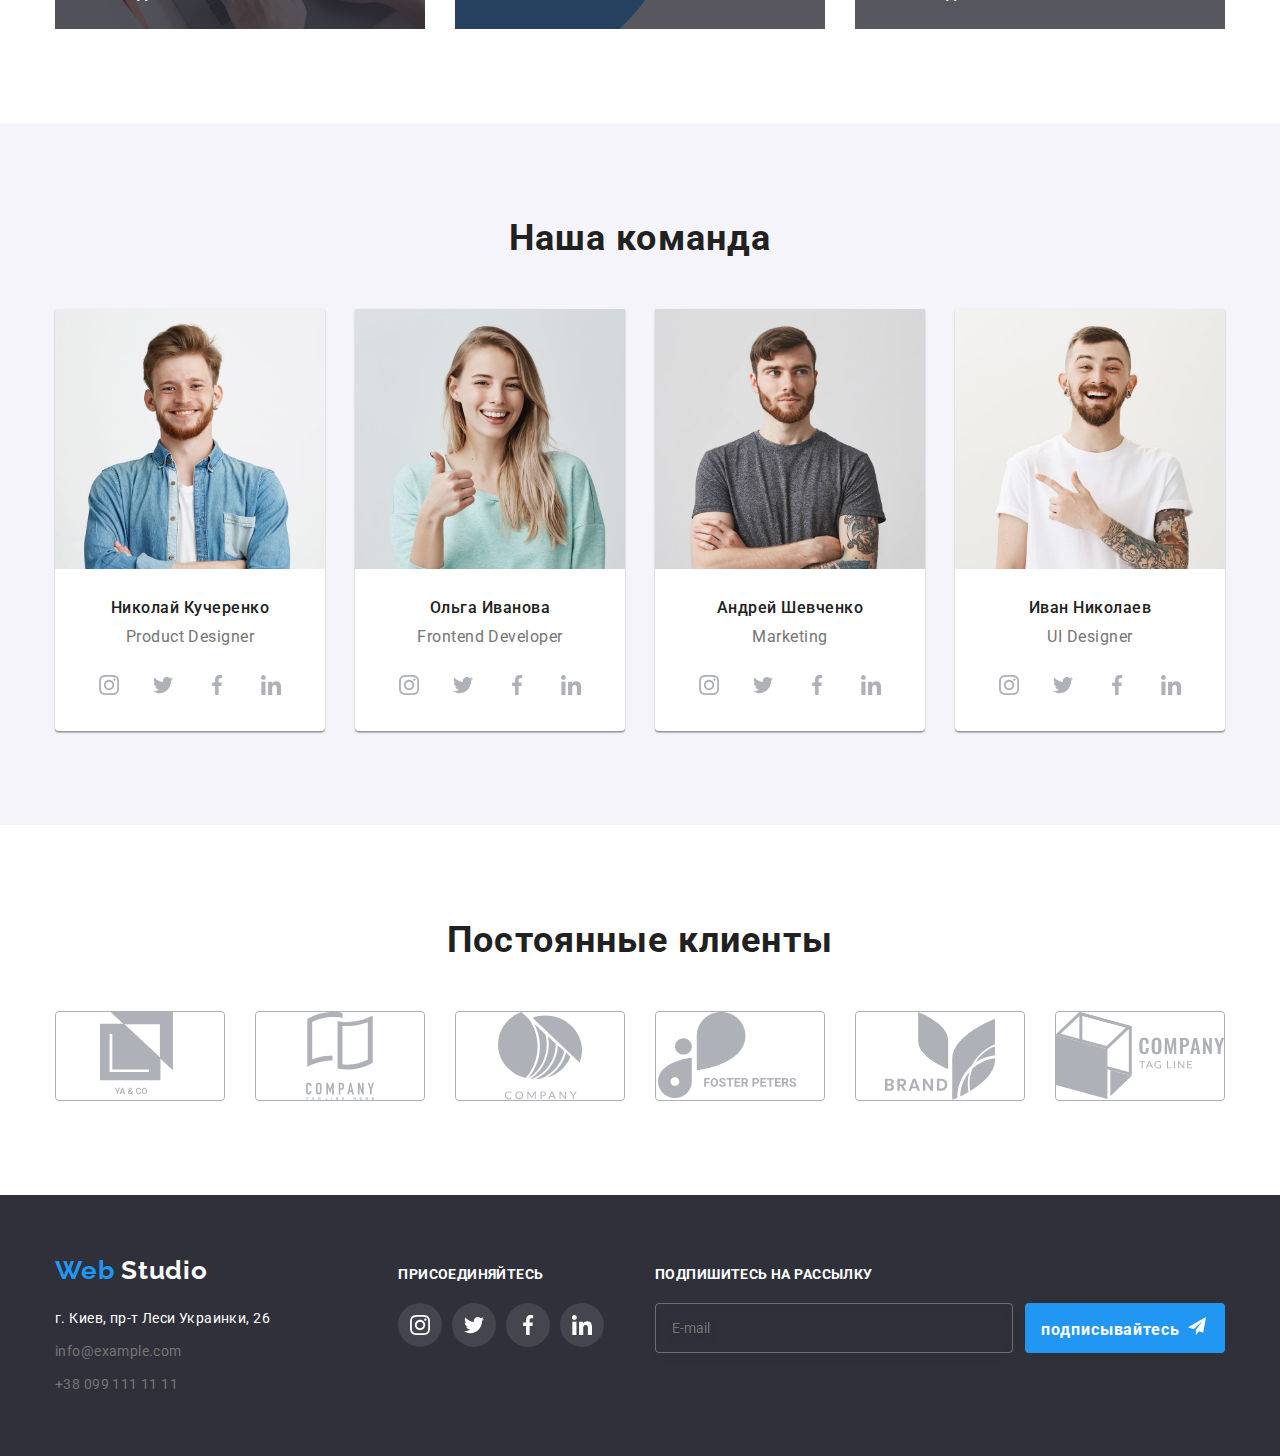
==== commit ab7e0d07: "вроди готово" ====
--- a/index.html
+++ b/index.html
@@ -71,7 +71,7 @@
           Эффективные решения <br />
           для вашего бизнеса
         </h1>
-        <button class="modal-button">Заказать услугу</button>
+        <button data-modal-open class="modal-button">Заказать услугу</button>
       </section>
       <section class="features-list-hero section">
         <h2 hidden>О нас</h2>
@@ -272,8 +272,9 @@
                     href=""
                     aria-label="иконка линкедин"
                     ><svg class="social-link-team">
-                      <use href="./imgages/sprite.svg#icon-linkedin"></use></svg
-                  ></a>
+                      <use href="./imgages/sprite.svg#icon-linkedin"></use>
+                      </svg>
+                </a>
                 </li>
               </ul>
             </li>
@@ -316,8 +317,9 @@
                     href=""
                     aria-label="иконка фейсбука"
                     ><svg class="social-link-team">
-                      <use href="./imgages/sprite.svg#icon-facebook"></use></svg
-                  ></a>
+                      <use href="./imgages/sprite.svg#icon-facebook"></use>
+                      </svg>
+                    </a>
                 </li>
                 <li class="social-link-list-item">
                   <a
@@ -325,8 +327,9 @@
                     href=""
                     aria-label="иконка линкедин"
                     ><svg class="social-link-team">
-                      <use href="./imgages/sprite.svg#icon-linkedin"></use></svg
-                  ></a>
+                      <use href="./imgages/sprite.svg#icon-linkedin"></use>
+                      </svg>
+                  </a>
                 </li>
               </ul>
             </li>
@@ -359,8 +362,9 @@
                     aria-label="иконка твитера"
                   >
                     <svg class="social-link-team">
-                      <use href="./imgages/sprite.svg#icon-twitter"></use></svg
-                  ></a>
+                      <use href="./imgages/sprite.svg#icon-twitter"></use>
+                      </svg>
+                  </a>
                 </li>
                 <li class="social-link-list-item">
                   <a
@@ -368,8 +372,9 @@
                     href=""
                     aria-label="иконка фейсбука"
                     ><svg class="social-link-team">
-                      <use href="./imgages/sprite.svg#icon-facebook"></use></svg
-                  ></a>
+                      <use href="./imgages/sprite.svg#icon-facebook"></use>
+                      </svg>
+                  </a>
                 </li>
                 <li class="social-link-list-item">
                   <a
@@ -377,8 +382,9 @@
                     href=""
                     aria-label="иконка линкедин"
                     ><svg class="social-link-team">
-                      <use href="./imgages/sprite.svg#icon-linkedin"></use></svg
-                  ></a>
+                      <use href="./imgages/sprite.svg#icon-linkedin"></use>
+                      </svg>
+                </a>
                 </li>
               </ul>
             </li>
@@ -493,20 +499,23 @@
             <li class="social-link-list-item">
               <a class="social-link link" href="" aria-label="иконка твитера">
                 <svg class="social-link-team">
-                  <use href="./imgages/sprite.svg#icon-twitter"></use></svg
-              ></a>
+                  <use href="./imgages/sprite.svg#icon-twitter"></use>
+                  </svg>
+            </a>
             </li>
             <li class="social-link-list-item">
               <a class="social-link link" href="" aria-label="иконка фейсбука"
                 ><svg class="social-link-team">
-                  <use href="./imgages/sprite.svg#icon-facebook"></use></svg
-              ></a>
+                  <use href="./imgages/sprite.svg#icon-facebook"></use>
+                  </svg>
+              </a>
             </li>
             <li class="social-link-list-item">
               <a class="social-link link" href="" aria-label="иконка линкедин"
                 ><svg class="social-link-team">
-                  <use href="./imgages/sprite.svg#icon-linkedin"></use></svg
-              ></a>
+                  <use href="./imgages/sprite.svg#icon-linkedin"></use>
+                  </svg>
+            </a>
             </li>
           </ul>
         </div>
@@ -531,13 +540,56 @@
         </div>
       </div>
     </footer>
+    <!--Модальное окно-->
+    <div data-modal class="backdrop">
+      <form class="modal-form" action="#">
+        <button data-modal-close class="close-btn close-modal-btn" type=button">
+        <svg class="close-btn-svg close-btn">
+          <use href="./imgages/sprite.svg#icon-Vector-1"></use>
+        </svg>
+        </button>
+        <h2 class="modal-form-title">Оставьте свои данные, мы вам перезвоним</h2>
+        <label class="modal-form-label" for="">
+          <input class="modal-form-input" type="text" name="user-name" placeholder=" ">
+          <span class="modal-form-label-text">Имя</span>
+          <svg class="modal-form-label-svg form-svg-person">
+            <use href="./imgages/sprite.svg#icon-Vector" >
+            </use>
+          </svg>
+        </label>
+        <label class="modal-form-label">
+          <input class="modal-form-input" type="tel" name="user-tel" placeholder=" ">
+          <span class="modal-form-label-text">Телефон</span>
+          <svg class="modal-form-label-svg form-svg-tel">
+            <use href="./imgages/sprite.svg#icon-Vector-2"></use>
+          </svg>
+        </label>
+        
+        <label class="modal-form-label">
+        
+          <input class="modal-form-input" type="email" name="user-email" placeholder=" ">
+          <span class="modal-form-label-text">Почта</span>
+          <svg class="modal-form-label-svg form-svg-email ">
+            <use href="./imgages/sprite.svg#icon-Vector-3"></use>
+          </svg>
+        </label>
+        
+        <label class="modal-form-label-textarea">
+          <textarea class="modal-form-message" name="user-message" placeholder=" "></textarea>
+          <span class="modal-form-label-textarea-comments">Коментарий</span>
+        </label>
+        
+        <label class="modal-form-option-label">
+          <input class="modal-form-checkbox" type="checkbox" name="terms of the contract">
+          <span class="modal-form-checkbox-checked"></span>
+          <span class="modal-form-checkbox-text">
+            Соглашаюсь с рассылкой и принимаю <a href="">Условия договора</a>
+          </span>
+        
+        </label>
+        <button class="modal-form-btn" type="submit">Отправить</button>
+      </form>
+    </div>
+    <script src="./js/modal.js"></script>
   </body>
 </html>
-
-<!--
-  Raleway bold
-  Roboto medium
-  Roboto black
-  Roboto bold
-  Roboto regular
--->
--- a/css/styles.css
+++ b/css/styles.css
@@ -394,6 +394,7 @@
 }
 /*подвал*/
 .footer {
+  display: flex;
   background-color: #2f303a;
   padding-bottom: 60px;
   padding-top: 60px;
@@ -621,5 +622,299 @@
   line-height: 1.55;
   letter-spacing: 0.03em;
   color: var(--tex-taitle-light);
-  background: rgba(33, 150, 243, 0.9);
-}
+  background: var(--hover-color);
+}
+/*modal window*/
+.backdrop {
+  position: fixed;
+  top: 0px;
+  left: 0px;
+  height: 100%;
+  width: 100%;
+  background-color: rgba(0, 0, 0, 0.2);
+  z-index: 100;
+  transition: 250ms cubic-bezier(0.4, 0, 0.2, 1);
+}
+.modal-form {
+  position: absolute;
+  top: 50%;
+  left: 50%;
+
+  transform: translate(-50%, -50%);
+  display: flex;
+  box-sizing: border-box;
+  flex-direction: column;
+
+  padding: 40px;
+  background-color: #ffffff;
+  box-shadow: 0px 1px 3px rgba(0, 0, 0, 0.12), 0px 1px 1px rgba(0, 0, 0, 0.14),
+    0px 2px 1px rgba(0, 0, 0, 0.2);
+  border-radius: 4px;
+}
+.close-btn {
+  display: flex;
+  position: absolute;
+  top: 0px;
+  right: 0px;
+  justify-content: center;
+  align-items: center;
+  width: 30px;
+  height: 30px;
+  border-radius: 50%;
+  box-sizing: border-box;
+  border: transparent;
+  background: #ffffff;
+  box-shadow: 0px 1px 3px rgba(0, 0, 0, 0.12), 0px 1px 1px rgba(0, 0, 0, 0.14),
+    0px 2px 1px rgba(0, 0, 0, 0.2);
+}
+.close-modal-btn {
+  transform: translate(50%, -50%);
+  cursor: pointer;
+}
+.close-btn-svg > use {
+  align-items: center;
+  transform: translate(9px, 9px);
+}
+.modal-form-title {
+  margin-bottom: 30px;
+  text-align: center;
+  font-weight: 700;
+  font-size: 20px;
+  line-height: 1.15;
+  letter-spacing: 0.03em;
+  color: #212121;
+}
+.modal-form-label:not(:last-child) {
+  margin-bottom: 28px;
+}
+.modal-form-label {
+  position: relative;
+  display: flex;
+  align-items: center;
+}
+.modal-form-input {
+  width: 100%;
+  height: 40px;
+  padding-left: 42px;
+  padding-right: 18px;
+  padding-top: 12px;
+  padding-bottom: 12px;
+  border: 1px solid rgba(33, 33, 33, 0.2);
+  box-sizing: border-box;
+  border-radius: 4px;
+}
+.modal-form-label:focus-within .modal-form-input {
+  outline: none;
+  border: 1px solid #2196f3;
+  box-sizing: border-box;
+  border-radius: 4px;
+}
+.modal-form-label:focus-within .modal-form-label-svg {
+  fill: var(--hover-color);
+}
+
+.modal-form-label-svg {
+  fill: var(--text-taitle-dark);
+}
+
+.modal-form-input:not(:placeholder-shown) ~ .modal-form-label-svg {
+  fill: var(--hover-color);
+}
+
+.modal-form-label:focus-within .modal-form-label-text,
+.modal-form-input:not(:placeholder-shown) + .modal-form-label-text {
+  transform: translateY(-30px);
+  left: 16px;
+  color: var(--hover-color);
+  font-size: 12px;
+  line-height: 1.14;
+  letter-spacing: 0.01em;
+}
+.modal-form-label-text {
+  top: 12px;
+  left: 42px;
+  color: #757575;
+  transition: 250ms cubic-bezier(0.4, 0, 0.2, 1);
+}
+.modal-form-label-svg,
+.modal-form-label-text {
+  position: absolute;
+}
+.form-svg-email {
+  width: 15px;
+  height: 12px;
+  left: 16px;
+}
+
+.form-svg-tel {
+  width: 13px;
+  height: 13px;
+  left: 16px;
+}
+.form-svg-person {
+  width: 12px;
+  height: 12px;
+  left: 16px;
+}
+.modal-form-label-svg,
+.modal-form-label-text {
+  position: absolute;
+}
+
+.modal-form-label-text {
+  top: 12px;
+  left: 42px;
+  color: #757575;
+  transition: 250ms cubic-bezier(0.4, 0, 0.2, 1);
+}
+
+.modal-form-label-textarea {
+  position: relative;
+  height: 120px;
+  margin-bottom: 20px;
+}
+.modal-form-label-textarea:focus-within .modal-form-label-textarea-comments {
+  transform: translate(-446px, -30px);
+  font-size: 12px;
+  line-height: 1.14;
+  color: var(--hover-color);
+}
+
+.modal-form-message {
+  resize: none;
+  outline: none;
+  height: 120px;
+  width: 100%;
+  border: 1px solid rgba(33, 33, 33, 0.2);
+  box-sizing: border-box;
+  border-radius: 4px;
+
+  padding-left: 16px;
+  padding-right: 16px;
+  padding-bottom: 12px;
+  padding-top: 12px;
+}
+
+.modal-form-message:not(:placeholder-shown)
+  + .modal-form-label-textarea-comments {
+  transform: translate(-446px, -30px);
+  color: var(--hover-color);
+  font-size: 12px;
+  line-height: 1.14;
+}
+
+.modal-form-label-textarea:focus-within .modal-form-message {
+  outline: none;
+  color: var(--accent-color-text);
+  border: 1px solid var(--hover-color);
+  box-sizing: border-box;
+  border-radius: 4px;
+}
+
+.modal-form-label-textarea-comments {
+  position: absolute;
+  padding-top: 12px;
+  padding-left: 16px;
+  transform: translateX(-446px);
+  color: #757575;
+  transition: 250ms cubic-bezier(0.4, 0, 0.2, 1);
+}
+
+.modal-form-option-label {
+  display: flex;
+  align-items: center;
+}
+
+.modal-form-checkbox {
+  position: absolute;
+  margin: 0px;
+  bottom: 0px;
+  visibility: hidden;
+}
+
+.modal-form-checkbox-checked::before {
+  content: "";
+  display: block;
+  height: 15px;
+  width: 15px;
+  box-sizing: border-box;
+  border: solid var(--text-taitle-dark) 2px;
+  border-radius: 1px;
+  margin-right: 8.5px;
+  transition: 250ms cubic-bezier(0.4, 0, 0.2, 1);
+}
+
+.modal-form-checkbox:checked + .modal-form-checkbox-checked::before {
+  content: "";
+  background-image: url(/imgages/modal/iconcheck.svg);
+  height: 15px;
+  width: 16px;
+  border: none;
+  background-color: var(--hover-color);
+}
+
+.modal-form-checkbox-text {
+  line-height: 1.71;
+  letter-spacing: 0.03em;
+
+  color: #757575;
+}
+
+.modal-form-checkbox-text > a {
+  color: var(--hover-color);
+}
+
+.modal-form-btn {
+  width: 200px;
+  height: 50px;
+
+  color: var(--tex-taitle-light);
+  background: #2196f3;
+  box-shadow: 0px 4px 4px rgba(0, 0, 0, 0.15);
+  border-radius: 4px;
+  border: 0px;
+  margin-left: auto;
+  margin-right: auto;
+  margin-top: 30px;
+
+  font-weight: 700;
+  font-size: 16px;
+  line-height: 1.87;
+  letter-spacing: 0.06em;
+}
+.is-hidden {
+  opacity: 0;
+  visibility: hidden;
+  pointer-events: none;
+}
+
+.close-modal-btn {
+  transform: translate(50%, -50%);
+  cursor: pointer;
+}
+
+.close-btn {
+  display: flex;
+  position: absolute;
+  top: 0px;
+  right: 0px;
+  justify-content: center;
+  align-items: center;
+  width: 30px;
+  height: 30px;
+  border-radius: 50%;
+  box-sizing: border-box;
+  border: transparent;
+  background: #ffffff;
+  box-shadow: 0px 1px 3px rgba(0, 0, 0, 0.12), 0px 1px 1px rgba(0, 0, 0, 0.14),
+    0px 2px 1px rgba(0, 0, 0, 0.2);
+}
+
+.close-btn-svg > use {
+  position: absolute;
+  transform: translate(6px, 6px);
+}
+/*background-color: #ffff;
+box-shadow: 0px 1px 3px rgba(0, 0, 0, 0.12), 0px 1px 1px rgba(0, 0, 0, 0.14),
+  0px 2px 1px rgba(0, 0, 0, 0.2);
+border-radius: 4px;*/
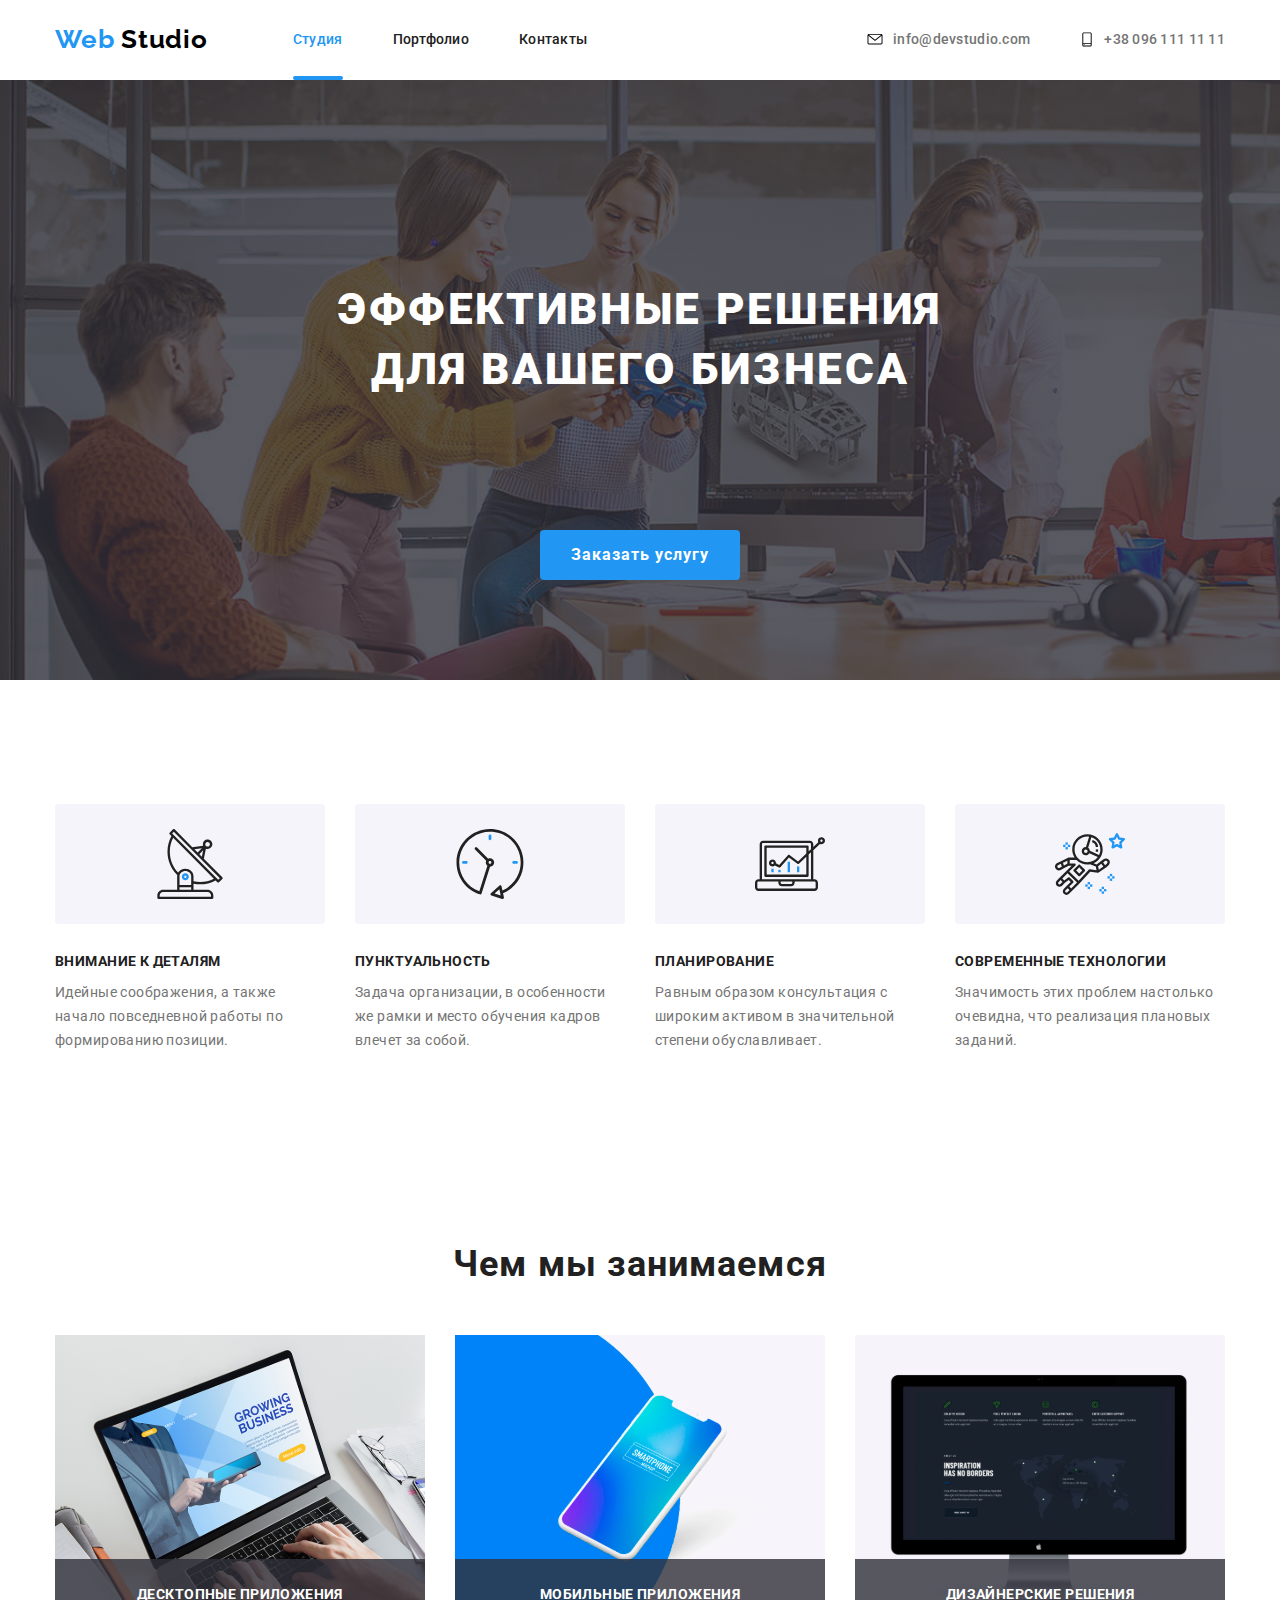
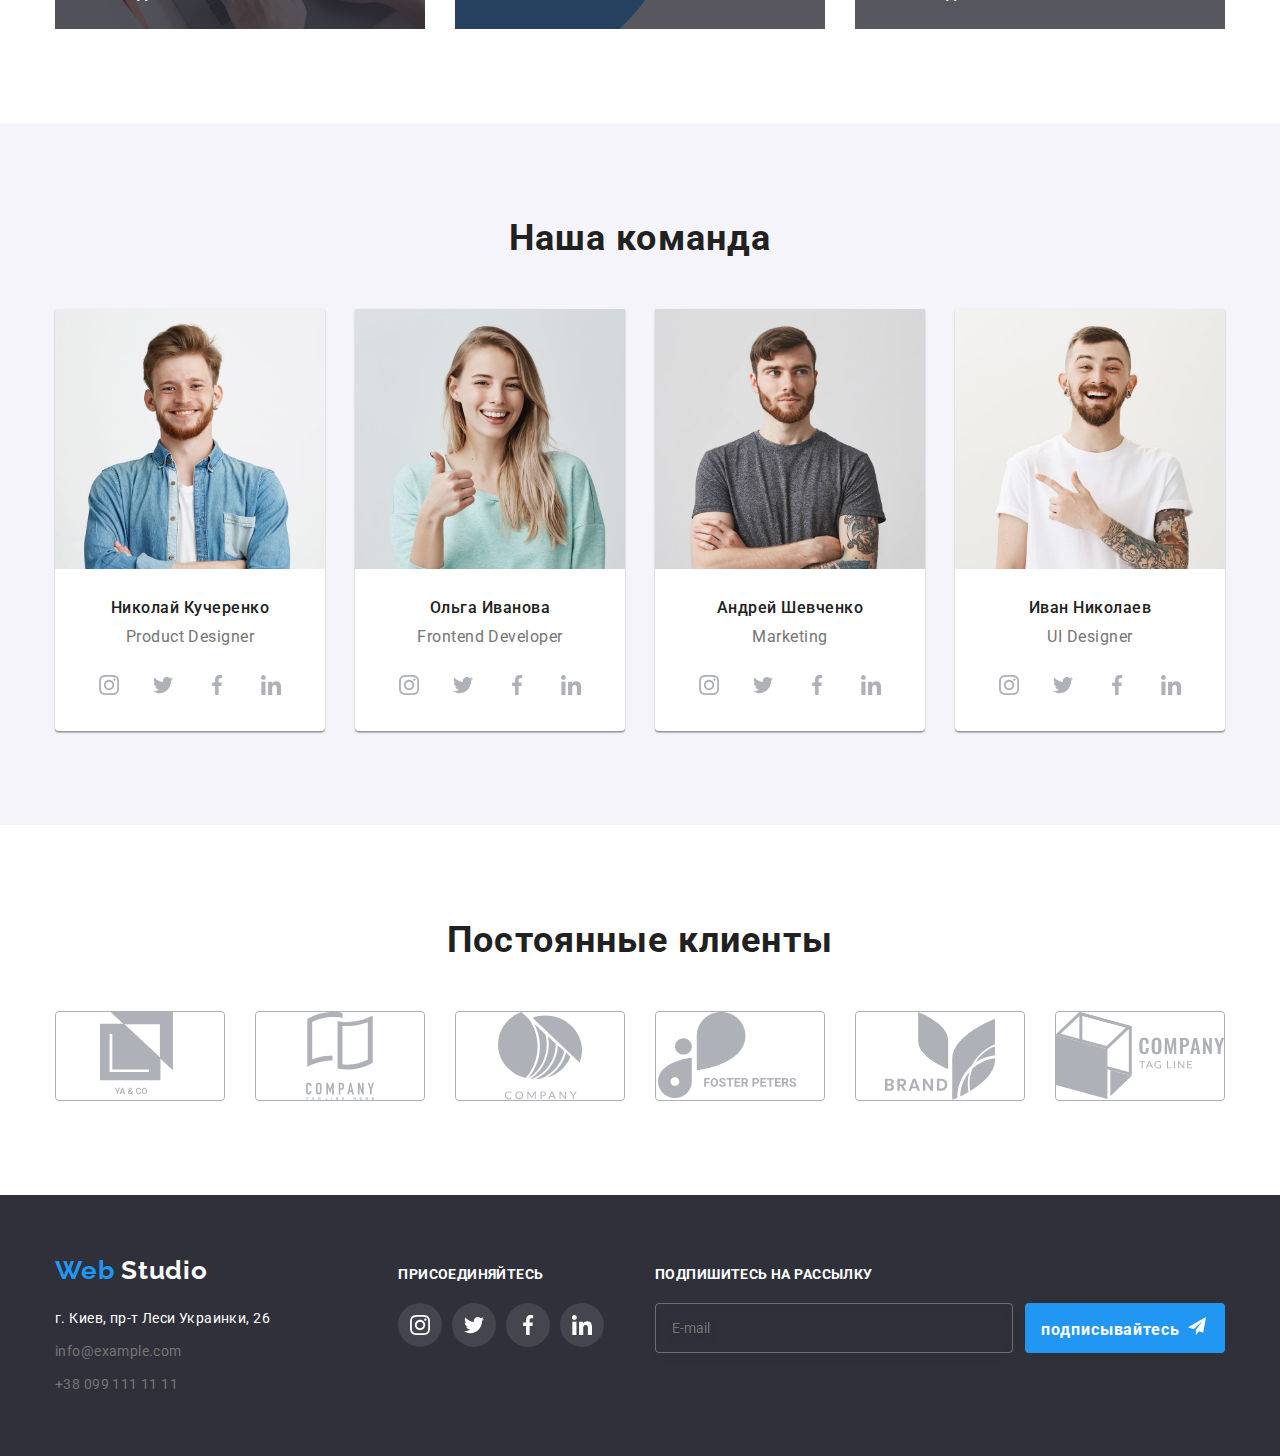
==== commit 52bdda77: "добавил ис хиден" ====
--- a/index.html
+++ b/index.html
@@ -541,7 +541,7 @@
       </div>
     </footer>
     <!--Модальное окно-->
-    <div data-modal class="backdrop">
+    <div data-modal class="backdrop is-hidden">
       <form class="modal-form" action="#">
         <button data-modal-close class="close-btn close-modal-btn" type=button">
         <svg class="close-btn-svg close-btn">
